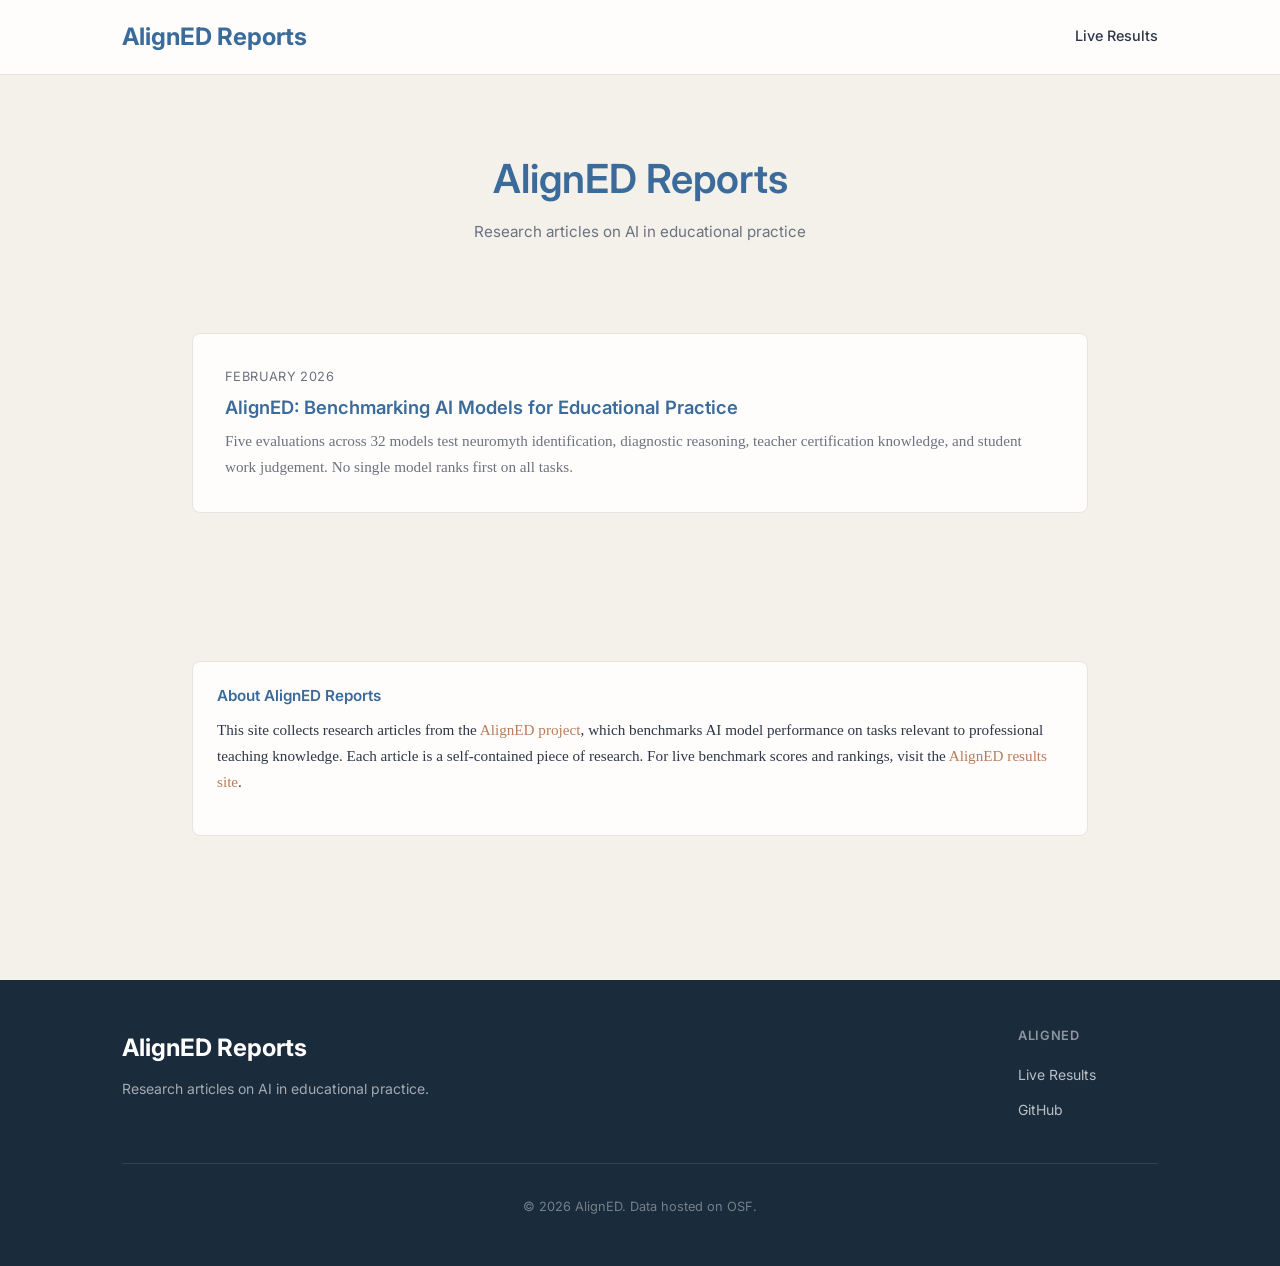
==== index.html @ d4d30605 "Initial release: landing page and Article 1 (benchmark paper) Article 1 consolidates all six pages f" ====
<!DOCTYPE html>
<html lang="en">
<head>
  <meta charset="UTF-8">
  <meta name="viewport" content="width=device-width, initial-scale=1.0">
  <title>AlignED Reports — Research Articles on AI in Educational Practice</title>
  <meta name="description" content="A collection of research articles from the AlignED project, examining AI model performance on tasks relevant to educational practice.">
  <link rel="preconnect" href="https://fonts.googleapis.com">
  <link rel="preconnect" href="https://fonts.gstatic.com" crossorigin>
  <link href="https://fonts.googleapis.com/css2?family=Inter:wght@400;500;600;700&display=swap" rel="stylesheet">
  <link rel="stylesheet" href="css/style.css">
</head>
<body data-page="landing">

  <!-- Header -->
  <header>
    <div class="container">
      <a href="index.html" class="logo">AlignED Reports</a>
      <nav>
        <a href="https://trgallagher-research.github.io/AlignED-site/" target="_blank">Live Results</a>
      </nav>
    </div>
  </header>

  <main>
    <!-- Site Intro -->
    <div class="cover-title">
      <h1>AlignED Reports</h1>
      <p class="authors">Research articles on AI in educational practice</p>
    </div>

    <!-- Article Listing -->
    <section>
      <div class="container">

        <a href="articles/001-aligned-benchmark/index.html" class="article-card">
          <span class="article-date">February 2026</span>
          <h3>AlignED: Benchmarking AI Models for Educational Practice</h3>
          <p>Five evaluations across 32 models test neuromyth identification, diagnostic reasoning, teacher certification knowledge, and student work judgement. No single model ranks first on all tasks.</p>
        </a>

      </div>
    </section>

    <!-- About -->
    <section>
      <div class="container">
        <div class="reading-guide">
          <h3>About AlignED Reports</h3>
          <p>This site collects research articles from the <a href="https://trgallagher-research.github.io/AlignED-site/" target="_blank">AlignED project</a>, which benchmarks AI model performance on tasks relevant to professional teaching knowledge. Each article is a self-contained piece of research. For live benchmark scores and rankings, visit the <a href="https://trgallagher-research.github.io/AlignED-site/" target="_blank">AlignED results site</a>.</p>
        </div>
      </div>
    </section>
  </main>

  <!-- Footer -->
  <footer>
    <div class="container">
      <div class="footer-content">
        <div class="footer-brand">
          <a href="index.html" class="logo" style="color: white;">AlignED Reports</a>
          <p>Research articles on AI in educational practice.</p>
        </div>
        <div class="footer-links">
          <h4>AlignED</h4>
          <ul>
            <li><a href="https://trgallagher-research.github.io/AlignED-site/" target="_blank">Live Results</a></li>
            <li><a href="https://github.com/trgallagher-research/AlignED-research-reports" target="_blank">GitHub</a></li>
          </ul>
        </div>
      </div>
      <p class="copyright">&copy; 2026 AlignED. Data hosted on OSF.</p>
    </div>
  </footer>

  <script src="js/main.js"></script>
</body>
</html>
---- css/style.css ----
/* AlignED Research Reports — Unified Stylesheet
 * Warm parchment palette inspired by claude.ai and Financial Times.
 * Inter headings + Georgia body text. Academic paper layout.
 * Shared across landing page and all article pages.
 */

/* ── Custom Properties ── */
:root {
  --background: #F4F1EB;
  --surface: #FEFDFB;
  --text: #2D3748;
  --text-muted: #6B7280;
  --primary: #3B6B9A;
  --secondary: #7096B8;
  --accent: #B67D5C;
  --border: #E8E4DF;
  --dark-header: #1A2B3C;

  --font-sans: 'Inter', -apple-system, BlinkMacSystemFont, 'Segoe UI', sans-serif;
  --font-serif: Georgia, 'Times New Roman', Times, ui-serif, serif;
  --font-mono: Consolas, Monaco, 'Courier New', monospace;

  --max-width: 960px;
  --wide-width: 1100px;
}

/* ── Reset ── */
* {
  margin: 0;
  padding: 0;
  box-sizing: border-box;
}

html {
  font-size: 16px;
  scroll-behavior: smooth;
}

body {
  font-family: var(--font-serif);
  background-color: var(--background);
  color: var(--text);
  line-height: 1.7;
}

/* ── Typography ── */
h1, h2, h3, h4, h5, h6 {
  font-family: var(--font-sans);
  color: var(--primary);
  font-weight: 600;
  line-height: 1.3;
  margin-bottom: 0.5em;
}

h1 { font-size: 2.25rem; }
h2 { font-size: 1.625rem; margin-top: 2.5rem; }
h3 { font-size: 1.25rem; margin-top: 2rem; }
h4 { font-size: 1.1rem; }

p {
  margin-bottom: 1rem;
}

a {
  color: var(--accent);
  text-decoration: none;
  transition: color 0.2s;
}

a:hover {
  color: var(--primary);
  text-decoration: underline;
}

strong {
  font-weight: 600;
}

code, pre {
  font-family: var(--font-mono);
}

pre {
  background: var(--surface);
  border: 1px solid var(--border);
  border-radius: 6px;
  padding: 1rem 1.25rem;
  overflow-x: auto;
  font-size: 0.85rem;
  line-height: 1.5;
  margin: 1.5rem 0;
}

/* ── Layout ── */
.container {
  max-width: var(--max-width);
  margin: 0 auto;
  padding: 0 2rem;
}

/* Wider container for charts and tables that need more room */
.container-wide {
  max-width: var(--wide-width);
  margin: 0 auto;
  padding: 0 2rem;
}

/* ── Header / Navigation ── */
header {
  background: var(--surface);
  border-bottom: 1px solid var(--border);
  padding: 1rem 0;
  position: sticky;
  top: 0;
  z-index: 100;
}

header .container {
  max-width: var(--wide-width);
  display: flex;
  justify-content: space-between;
  align-items: center;
}

.logo {
  font-family: var(--font-sans);
  font-size: 1.5rem;
  font-weight: 700;
  color: var(--primary);
  text-decoration: none;
}

.logo:hover {
  text-decoration: none;
  color: var(--primary);
}

nav {
  display: flex;
  gap: 1.75rem;
}

nav a {
  font-family: var(--font-sans);
  color: var(--text);
  font-weight: 500;
  font-size: 0.9rem;
  padding: 0.5rem 0;
  border-bottom: 2px solid transparent;
  transition: all 0.2s;
}

nav a:hover,
nav a.active {
  color: var(--primary);
  text-decoration: none;
  border-bottom-color: var(--primary);
}

/* Mobile nav toggle */
.nav-toggle {
  display: none;
  background: none;
  border: none;
  cursor: pointer;
  padding: 0.5rem;
}

.nav-toggle span {
  display: block;
  width: 24px;
  height: 2px;
  background: var(--text);
  margin: 5px 0;
  transition: 0.3s;
}

/* ── Page Header ── */
.page-header {
  padding: 4rem 0 2rem;
  border-bottom: 1px solid var(--border);
}

.page-header h1 {
  margin-bottom: 0.5rem;
}

.page-header .subtitle {
  font-family: var(--font-serif);
  color: var(--text-muted);
  font-size: 1.15rem;
  font-style: italic;
}

/* ── Sections ── */
section {
  padding: 3rem 0;
}

.content-section {
  padding: 3rem 0;
}

/* ── Prose Content ── */
.prose {
  max-width: var(--max-width);
}

.prose h2 {
  margin-top: 2.5rem;
  padding-top: 1rem;
  border-top: 1px solid var(--border);
}

.prose h2:first-child,
.prose > :first-child + h2 {
  border-top: none;
  padding-top: 0;
}

.prose h3 {
  margin-top: 2rem;
  color: var(--text);
}

.prose ul, .prose ol {
  margin-bottom: 1rem;
  padding-left: 1.5rem;
}

.prose li {
  margin-bottom: 0.5rem;
}

/* ── Section Numbering (CSS counters) ── */
body {
  counter-reset: section-counter;
}

h2.numbered::before {
  counter-increment: section-counter;
  content: counter(section-counter) ". ";
}

/* ── Cover / Abstract Page ── */
.cover-title {
  text-align: center;
  padding: 5rem 0 2rem;
}

.cover-title h1 {
  font-size: 2.5rem;
  max-width: 700px;
  margin: 0 auto 1rem;
  line-height: 1.2;
}

.cover-title .authors {
  font-family: var(--font-sans);
  font-size: 0.95rem;
  color: var(--text-muted);
  margin-bottom: 0.5rem;
}

.cover-title .date {
  font-family: var(--font-sans);
  font-size: 0.85rem;
  color: var(--text-muted);
}

.abstract {
  max-width: 700px;
  margin: 0 auto;
  padding: 2rem 0 3rem;
  border-top: 1px solid var(--border);
  border-bottom: 1px solid var(--border);
}

.abstract h2 {
  font-size: 1.1rem;
  text-transform: uppercase;
  letter-spacing: 0.05em;
  margin-top: 0;
  border-top: none;
  padding-top: 0;
}

.abstract p {
  font-size: 1.05rem;
  line-height: 1.8;
}

/* ── Metric Cards ── */
.metric-grid {
  display: grid;
  grid-template-columns: repeat(auto-fit, minmax(180px, 1fr));
  gap: 1.25rem;
  margin: 2rem 0;
}

.metric-card {
  background: var(--surface);
  border: 1px solid var(--border);
  border-radius: 8px;
  padding: 1.5rem;
  text-align: center;
}

.metric-value {
  font-family: var(--font-sans);
  font-size: 2.25rem;
  font-weight: 700;
  color: var(--primary);
  line-height: 1;
  margin-bottom: 0.5rem;
}

.metric-label {
  font-family: var(--font-sans);
  font-size: 0.8rem;
  color: var(--text-muted);
  text-transform: uppercase;
  letter-spacing: 0.05em;
}

/* ── Navigation Cards (for Abstract page) ── */
.nav-cards {
  display: grid;
  grid-template-columns: repeat(auto-fit, minmax(250px, 1fr));
  gap: 1.25rem;
  margin: 2rem 0;
}

.nav-card {
  background: var(--surface);
  border: 1px solid var(--border);
  border-radius: 8px;
  padding: 1.5rem;
  transition: box-shadow 0.2s, border-color 0.2s;
  text-decoration: none;
  display: block;
}

.nav-card:hover {
  border-color: var(--primary);
  box-shadow: 0 2px 8px rgba(59,107,154,0.1);
  text-decoration: none;
}

.nav-card h3 {
  font-size: 1rem;
  margin-bottom: 0.5rem;
}

.nav-card p {
  font-size: 0.9rem;
  color: var(--text-muted);
  margin-bottom: 0;
}

/* ── Article Cards (landing page) ── */
.article-card {
  background: var(--surface);
  border: 1px solid var(--border);
  border-radius: 8px;
  padding: 2rem;
  transition: box-shadow 0.2s, border-color 0.2s;
  text-decoration: none;
  display: block;
  margin-bottom: 1.25rem;
}

.article-card:hover {
  border-color: var(--primary);
  box-shadow: 0 2px 8px rgba(59,107,154,0.1);
  text-decoration: none;
}

.article-card h3 {
  font-size: 1.15rem;
  margin-bottom: 0.5rem;
  margin-top: 0;
}

.article-card p {
  font-size: 0.95rem;
  color: var(--text-muted);
  margin-bottom: 0;
}

.article-date {
  font-family: var(--font-sans);
  font-size: 0.8rem;
  color: var(--text-muted);
  text-transform: uppercase;
  letter-spacing: 0.03em;
  margin-bottom: 0.5rem;
  display: block;
}

/* ── In-page Jump Links / Table of Contents ── */
.jump-links {
  background: var(--surface);
  border: 1px solid var(--border);
  border-radius: 8px;
  padding: 1.25rem 1.5rem;
  margin: 2rem 0;
}

.jump-links h3 {
  font-size: 0.85rem;
  text-transform: uppercase;
  letter-spacing: 0.05em;
  color: var(--text-muted);
  margin-top: 0;
  margin-bottom: 0.75rem;
}

.jump-links ul {
  list-style: none;
  padding: 0;
  display: flex;
  flex-wrap: wrap;
  gap: 0.5rem 1.5rem;
}

.jump-links li {
  margin-bottom: 0;
}

.jump-links a {
  font-family: var(--font-sans);
  font-size: 0.85rem;
  font-weight: 500;
}

/* Table of contents variant: vertical list for long-form articles */
.toc {
  background: var(--surface);
  border: 1px solid var(--border);
  border-radius: 8px;
  padding: 1.5rem 2rem;
  margin: 2rem 0;
}

.toc h3 {
  font-size: 0.85rem;
  text-transform: uppercase;
  letter-spacing: 0.05em;
  color: var(--text-muted);
  margin-top: 0;
  margin-bottom: 0.75rem;
}

.toc ol {
  list-style: none;
  padding: 0;
  counter-reset: toc-counter;
}

.toc ol li {
  margin-bottom: 0.35rem;
}

.toc ol li a {
  font-family: var(--font-sans);
  font-size: 0.9rem;
  font-weight: 500;
}

.toc ol ol {
  padding-left: 1.5rem;
  margin-top: 0.25rem;
}

.toc ol ol li a {
  font-weight: 400;
  font-size: 0.85rem;
}

/* ── Charts ── */
.chart-section {
  padding: 2rem 0;
  border-bottom: 1px solid var(--border);
}

.chart-header {
  margin-bottom: 1rem;
}

.chart-title {
  font-family: var(--font-sans);
  font-size: 1.2rem;
  font-weight: 600;
  color: var(--text);
  margin-bottom: 0.25rem;
}

.chart-subtitle {
  font-size: 0.9rem;
  color: var(--text-muted);
}

.chart-container {
  position: relative;
  width: 100%;
  height: 320px;
  background: var(--surface);
  border-radius: 8px;
  padding: 1rem;
  border: 1px solid var(--border);
}

/* Provider Legend */
.provider-legend {
  display: flex;
  flex-wrap: wrap;
  gap: 1.5rem;
  padding: 1.5rem 0;
  font-family: var(--font-sans);
  font-size: 0.85rem;
  border-bottom: 1px solid var(--border);
}

.legend-item {
  display: flex;
  align-items: center;
  gap: 0.5rem;
  color: var(--text);
}

.legend-dot {
  width: 12px;
  height: 12px;
  border-radius: 3px;
  flex-shrink: 0;
}

/* ── Section Divider (for Results sub-groups) ── */
.section-divider {
  padding: 2.5rem 0 0.5rem;
  border-top: 3px solid var(--primary);
  margin-top: 1rem;
}

.section-divider h2 {
  font-size: 1.4rem;
  font-weight: 700;
  color: var(--text);
  margin-bottom: 0.25rem;
  border-top: none;
  padding-top: 0;
  margin-top: 0;
}

.section-divider p {
  font-size: 0.95rem;
  color: var(--text-muted);
}

/* ── Tables ── */
table {
  width: 100%;
  border-collapse: collapse;
  background: var(--surface);
  border-radius: 8px;
  overflow: hidden;
  box-shadow: 0 1px 3px rgba(0, 0, 0, 0.05);
  margin: 1.5rem 0;
  font-size: 0.95rem;
}

th, td {
  padding: 0.85rem 1rem;
  text-align: left;
  border-bottom: 1px solid var(--border);
}

th {
  font-family: var(--font-sans);
  background: var(--background);
  font-weight: 600;
  color: var(--primary);
  font-size: 0.8rem;
  text-transform: uppercase;
  letter-spacing: 0.05em;
}

tr:last-child td {
  border-bottom: none;
}

tr:hover td {
  background: var(--background);
}

/* ── Cards ── */
.card {
  background: var(--surface);
  border: 1px solid var(--border);
  border-radius: 8px;
  padding: 1.5rem;
  transition: box-shadow 0.2s;
}

.card:hover {
  box-shadow: 0 4px 12px rgba(0, 0, 0, 0.08);
}

.card h4 {
  font-size: 1rem;
  margin-bottom: 0.5rem;
}

.card p {
  color: var(--text-muted);
  font-size: 0.9rem;
  margin-bottom: 0;
}

/* ── Grid ── */
.grid {
  display: grid;
  gap: 1.5rem;
}

.grid-2 { grid-template-columns: repeat(2, 1fr); }
.grid-3 { grid-template-columns: repeat(3, 1fr); }

/* ── Buttons ── */
.btn {
  font-family: var(--font-sans);
  display: inline-block;
  padding: 0.75rem 1.5rem;
  border-radius: 6px;
  font-weight: 600;
  font-size: 0.9rem;
  text-decoration: none;
  transition: all 0.2s;
  cursor: pointer;
  border: none;
}

.btn-primary {
  background: var(--primary);
  color: white;
}

.btn-primary:hover {
  background: #2d5577;
  color: white;
  text-decoration: none;
}

.btn-secondary {
  background: transparent;
  color: var(--primary);
  border: 2px solid var(--primary);
}

.btn-secondary:hover {
  background: var(--primary);
  color: white;
  text-decoration: none;
}

.btn-group {
  display: flex;
  gap: 1rem;
  justify-content: center;
  flex-wrap: wrap;
}

/* ── Citation Block ── */
.citation {
  background: var(--surface);
  border-left: 4px solid var(--primary);
  padding: 1rem 1.5rem;
  margin: 1.5rem 0;
  font-family: var(--font-mono);
  font-size: 0.85rem;
  overflow-x: auto;
  line-height: 1.6;
}

/* ── Note / Callout ── */
.note {
  background: #F0EDE7;
  border: 1px solid var(--border);
  border-left: 4px solid var(--accent);
  border-radius: 6px;
  padding: 1rem 1.5rem;
  margin: 1.5rem 0;
}

.note strong {
  color: var(--primary);
}

/* ── Pilot Badge ── */
.pilot-badge {
  display: inline-block;
  background: #FEF3C7;
  color: #92400E;
  font-family: var(--font-sans);
  font-size: 0.7rem;
  font-weight: 600;
  padding: 0.15rem 0.5rem;
  border-radius: 4px;
  text-transform: uppercase;
  letter-spacing: 0.05em;
  margin-left: 0.5rem;
  vertical-align: middle;
}

/* ── Collapsible Sections ── */
details {
  border: 1px solid var(--border);
  border-radius: 6px;
  margin: 1rem 0;
  background: var(--surface);
}

details summary {
  font-family: var(--font-sans);
  font-weight: 600;
  font-size: 0.95rem;
  padding: 1rem 1.25rem;
  cursor: pointer;
  color: var(--primary);
  list-style: none;
}

details summary::-webkit-details-marker {
  display: none;
}

details summary::before {
  content: "\25B6";
  display: inline-block;
  margin-right: 0.5rem;
  font-size: 0.7rem;
  transition: transform 0.2s;
}

details[open] summary::before {
  transform: rotate(90deg);
}

details .details-content {
  padding: 0 1.25rem 1rem;
}

/* ── Blockquotes ── */
blockquote {
  border-left: 3px solid var(--accent);
  margin: 1.5rem 0;
  padding: 0.5rem 1.5rem;
  color: var(--text);
  font-style: italic;
}

blockquote p:last-child {
  margin-bottom: 0;
}

/* ── Redirect Banner (for archived sites) ── */
.redirect-banner {
  background: var(--primary);
  color: white;
  padding: 0.75rem 2rem;
  text-align: center;
  font-family: var(--font-sans);
  font-size: 0.9rem;
  position: relative;
}

.redirect-banner a {
  color: white;
  text-decoration: underline;
  font-weight: 600;
}

.redirect-banner a:hover {
  color: #E8E4DF;
}

.redirect-banner .dismiss-btn {
  position: absolute;
  right: 1rem;
  top: 50%;
  transform: translateY(-50%);
  background: none;
  border: none;
  color: white;
  font-size: 1.2rem;
  cursor: pointer;
  padding: 0.25rem 0.5rem;
  opacity: 0.7;
}

.redirect-banner .dismiss-btn:hover {
  opacity: 1;
}

/* ── Footer ── */
footer {
  background: var(--dark-header);
  color: white;
  padding: 3rem 0 2rem;
  margin-top: 4rem;
}

footer .container {
  max-width: var(--wide-width);
}

.footer-content {
  display: flex;
  justify-content: space-between;
  align-items: flex-start;
  flex-wrap: wrap;
  gap: 2rem;
  margin-bottom: 2rem;
}

.footer-brand {
  flex: 1;
  min-width: 200px;
}

.footer-brand p {
  font-family: var(--font-sans);
  color: rgba(255,255,255,0.6);
  font-size: 0.875rem;
  margin-top: 0.5rem;
}

.footer-links {
  min-width: 140px;
}

.footer-links h4 {
  font-family: var(--font-sans);
  font-size: 0.8rem;
  text-transform: uppercase;
  letter-spacing: 0.05em;
  margin-bottom: 1rem;
  color: rgba(255,255,255,0.5);
}

.footer-links ul {
  list-style: none;
}

.footer-links li {
  margin-bottom: 0.5rem;
}

.footer-links a {
  color: rgba(255,255,255,0.7);
  font-family: var(--font-sans);
  font-size: 0.875rem;
}

.footer-links a:hover {
  color: white;
}

.copyright {
  font-family: var(--font-sans);
  text-align: center;
  padding-top: 2rem;
  border-top: 1px solid rgba(255,255,255,0.1);
  color: rgba(255,255,255,0.4);
  font-size: 0.8rem;
}

/* ── Utility Classes ── */
.text-center { text-align: center; }
.text-muted { color: var(--text-muted); }
.mt-1 { margin-top: 0.5rem; }
.mt-2 { margin-top: 1rem; }
.mt-3 { margin-top: 1.5rem; }
.mt-4 { margin-top: 2rem; }
.mb-1 { margin-bottom: 0.5rem; }
.mb-2 { margin-bottom: 1rem; }
.mb-3 { margin-bottom: 1.5rem; }
.mb-4 { margin-bottom: 2rem; }

/* ── Responsive ── */
@media (max-width: 900px) {
  .grid-3 { grid-template-columns: repeat(2, 1fr); }
  .nav-cards { grid-template-columns: 1fr 1fr; }
}

@media (max-width: 768px) {
  .cover-title h1 { font-size: 2rem; }
  .cover-title { padding: 3rem 0 1.5rem; }

  nav {
    display: none;
    position: absolute;
    top: 100%;
    left: 0;
    right: 0;
    background: var(--surface);
    flex-direction: column;
    padding: 1rem 2rem;
    gap: 0;
    border-bottom: 1px solid var(--border);
  }

  nav.active {
    display: flex;
  }

  nav a {
    padding: 0.75rem 0;
    border-bottom: none;
  }

  .nav-toggle {
    display: block;
  }

  .grid-2, .grid-3 { grid-template-columns: 1fr; }
  .nav-cards { grid-template-columns: 1fr; }
  .metric-grid { grid-template-columns: repeat(2, 1fr); }

  .footer-content { flex-direction: column; }

  table {
    display: block;
    overflow-x: auto;
  }

  .chart-container { height: 280px; }

  .jump-links ul {
    flex-direction: column;
    gap: 0.25rem;
  }

  .toc ol ol {
    padding-left: 1rem;
  }

  .provider-legend {
    gap: 0.75rem 1.5rem;
  }
}

@media (max-width: 480px) {
  .container, .container-wide { padding: 0 1rem; }
  h1 { font-size: 1.75rem; }
  .cover-title { padding: 2rem 0 1rem; }
  .cover-title h1 { font-size: 1.75rem; }
  .metric-grid { grid-template-columns: 1fr 1fr; }
}

/* ── Reading Guide ── */
.reading-guide {
  background: var(--surface);
  border: 1px solid var(--border);
  border-radius: 8px;
  padding: 1.5rem;
  margin: 2rem 0;
  font-size: 0.95rem;
}

.reading-guide h3 {
  font-size: 0.95rem;
  margin-top: 0;
  margin-bottom: 0.75rem;
  color: var(--primary);
}

/* ── Observations list (for Results sections) ── */
.observations {
  margin-top: 1rem;
  font-size: 0.9rem;
}

.observations strong {
  font-family: var(--font-sans);
}

.observations ul {
  margin-top: 0.5rem;
  padding-left: 1.25rem;
  color: var(--text-muted);
}

.observations li {
  margin-bottom: 0.35rem;
}
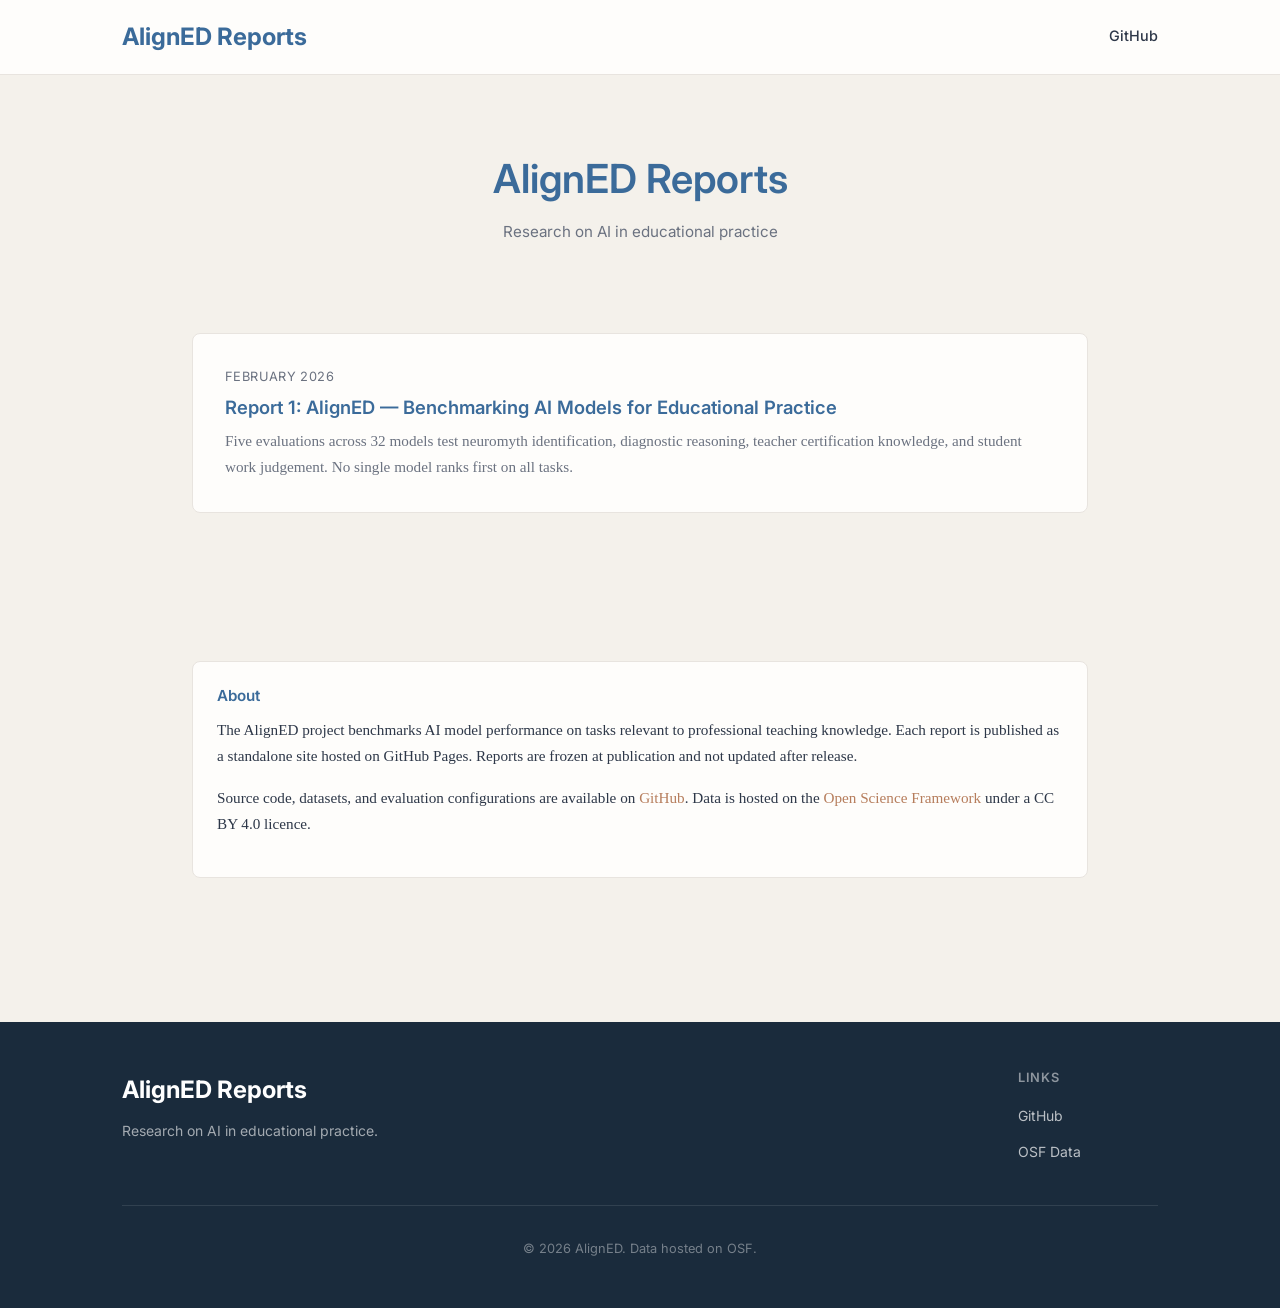
==== commit 531fae10: "Simplify to landing page linking to individual report repos Remove embedded article content and peer" ====
--- a/index.html
+++ b/index.html
@@ -3,8 +3,8 @@
 <head>
   <meta charset="UTF-8">
   <meta name="viewport" content="width=device-width, initial-scale=1.0">
-  <title>AlignED Reports — Research Articles on AI in Educational Practice</title>
-  <meta name="description" content="A collection of research articles from the AlignED project, examining AI model performance on tasks relevant to educational practice.">
+  <title>AlignED Reports — Research on AI in Educational Practice</title>
+  <meta name="description" content="Research reports from the AlignED project, examining AI model performance on tasks relevant to educational practice.">
   <link rel="preconnect" href="https://fonts.googleapis.com">
   <link rel="preconnect" href="https://fonts.gstatic.com" crossorigin>
   <link href="https://fonts.googleapis.com/css2?family=Inter:wght@400;500;600;700&display=swap" rel="stylesheet">
@@ -17,7 +17,7 @@
     <div class="container">
       <a href="index.html" class="logo">AlignED Reports</a>
       <nav>
-        <a href="https://trgallagher-research.github.io/AlignED-site/" target="_blank">Live Results</a>
+        <a href="https://github.com/trgallagher-research" target="_blank">GitHub</a>
       </nav>
     </div>
   </header>
@@ -26,18 +26,26 @@
     <!-- Site Intro -->
     <div class="cover-title">
       <h1>AlignED Reports</h1>
-      <p class="authors">Research articles on AI in educational practice</p>
+      <p class="authors">Research on AI in educational practice</p>
     </div>
 
-    <!-- Article Listing -->
+    <!-- Report Listing -->
     <section>
       <div class="container">
 
-        <a href="articles/001-aligned-benchmark/index.html" class="article-card">
+        <a href="https://trgallagher-research.github.io/AlignED-research-report/" class="article-card" target="_blank">
           <span class="article-date">February 2026</span>
-          <h3>AlignED: Benchmarking AI Models for Educational Practice</h3>
+          <h3>Report 1: AlignED — Benchmarking AI Models for Educational Practice</h3>
           <p>Five evaluations across 32 models test neuromyth identification, diagnostic reasoning, teacher certification knowledge, and student work judgement. No single model ranks first on all tasks.</p>
         </a>
+
+        <!-- Future reports follow this pattern:
+        <a href="https://trgallagher-research.github.io/AlignED-research-report-2/" class="article-card" target="_blank">
+          <span class="article-date">Month Year</span>
+          <h3>Report 2: Title Here</h3>
+          <p>Short description of the report's scope and key findings.</p>
+        </a>
+        -->
 
       </div>
     </section>
@@ -46,8 +54,9 @@
     <section>
       <div class="container">
         <div class="reading-guide">
-          <h3>About AlignED Reports</h3>
-          <p>This site collects research articles from the <a href="https://trgallagher-research.github.io/AlignED-site/" target="_blank">AlignED project</a>, which benchmarks AI model performance on tasks relevant to professional teaching knowledge. Each article is a self-contained piece of research. For live benchmark scores and rankings, visit the <a href="https://trgallagher-research.github.io/AlignED-site/" target="_blank">AlignED results site</a>.</p>
+          <h3>About</h3>
+          <p>The AlignED project benchmarks AI model performance on tasks relevant to professional teaching knowledge. Each report is published as a standalone site hosted on GitHub Pages. Reports are frozen at publication and not updated after release.</p>
+          <p>Source code, datasets, and evaluation configurations are available on <a href="https://github.com/trgallagher-research" target="_blank">GitHub</a>. Data is hosted on the <a href="https://osf.io/6v8u2/" target="_blank">Open Science Framework</a> under a CC BY 4.0 licence.</p>
         </div>
       </div>
     </section>
@@ -59,13 +68,13 @@
       <div class="footer-content">
         <div class="footer-brand">
           <a href="index.html" class="logo" style="color: white;">AlignED Reports</a>
-          <p>Research articles on AI in educational practice.</p>
+          <p>Research on AI in educational practice.</p>
         </div>
         <div class="footer-links">
-          <h4>AlignED</h4>
+          <h4>Links</h4>
           <ul>
-            <li><a href="https://trgallagher-research.github.io/AlignED-site/" target="_blank">Live Results</a></li>
-            <li><a href="https://github.com/trgallagher-research/AlignED-research-reports" target="_blank">GitHub</a></li>
+            <li><a href="https://github.com/trgallagher-research" target="_blank">GitHub</a></li>
+            <li><a href="https://osf.io/6v8u2/" target="_blank">OSF Data</a></li>
           </ul>
         </div>
       </div>
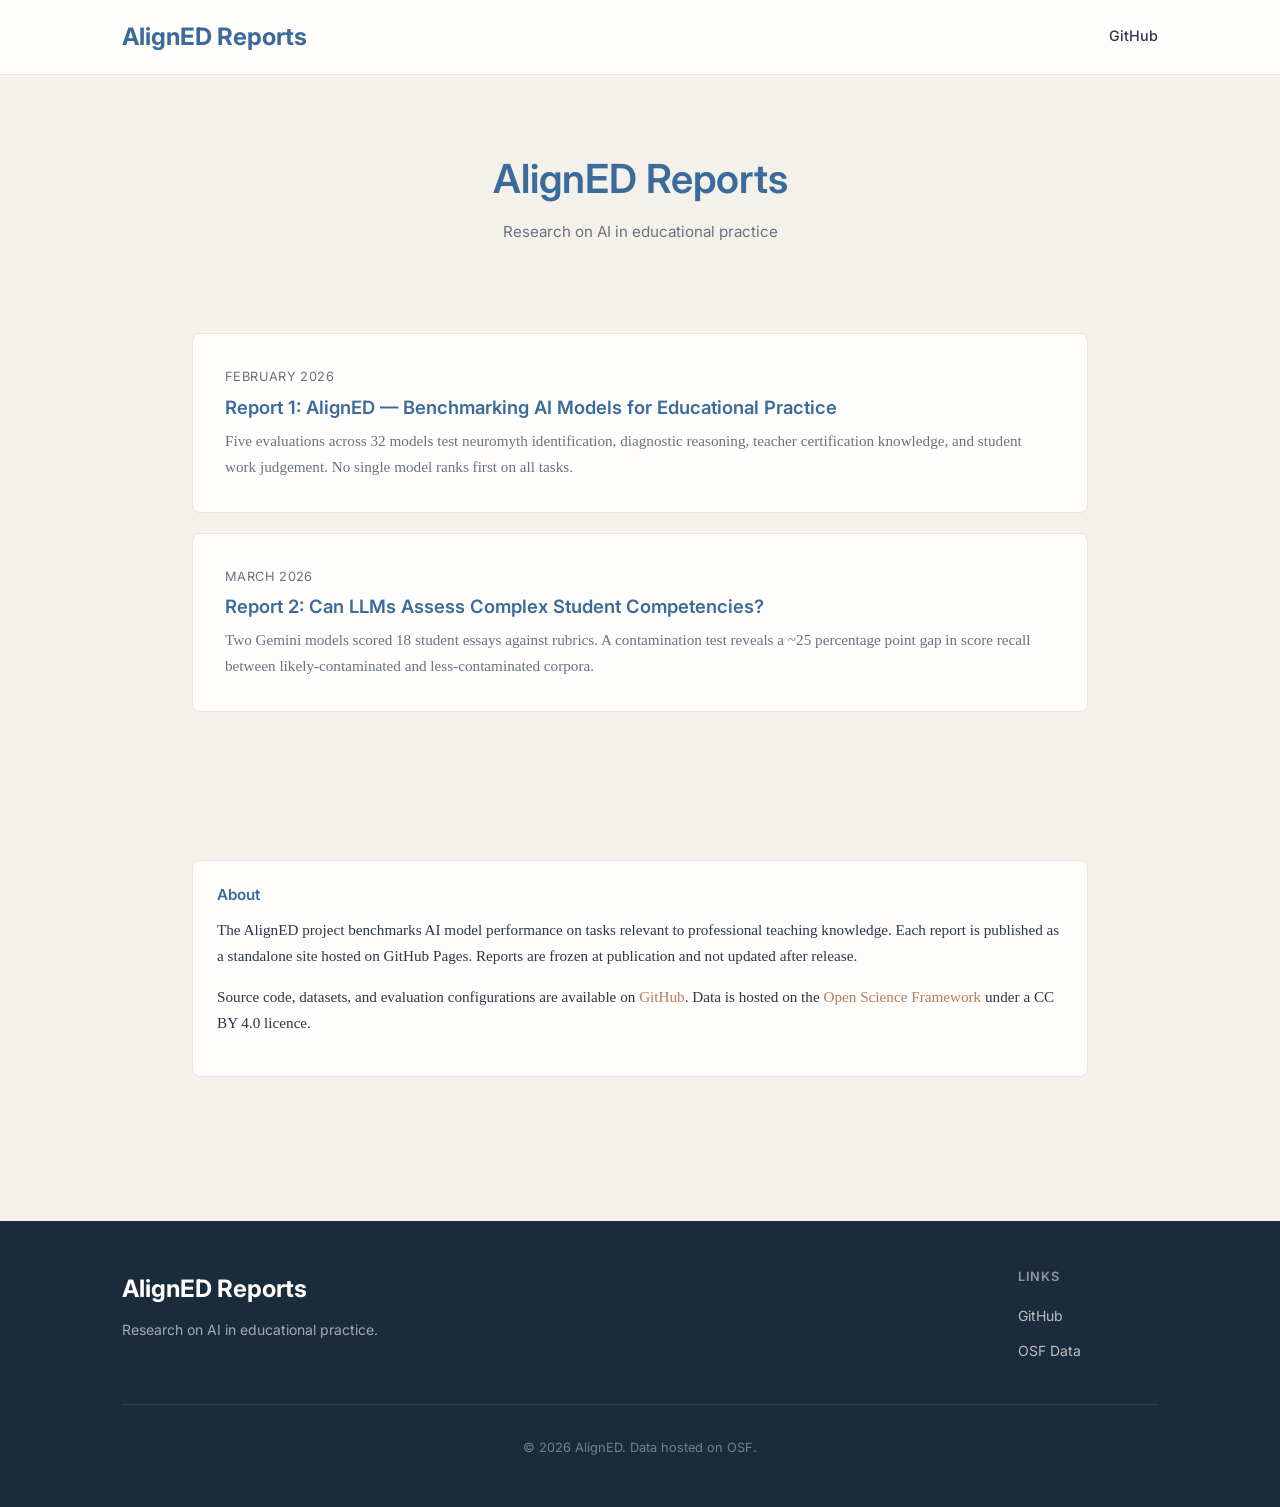
==== commit f2c44339: "Add Report 2 card to landing page Co-Authored-By: Claude Opus 4.6 <noreply@anthropic.com>" ====
--- a/index.html
+++ b/index.html
@@ -39,13 +39,11 @@
           <p>Five evaluations across 32 models test neuromyth identification, diagnostic reasoning, teacher certification knowledge, and student work judgement. No single model ranks first on all tasks.</p>
         </a>
 
-        <!-- Future reports follow this pattern:
         <a href="https://trgallagher-research.github.io/AlignED-research-report-2/" class="article-card" target="_blank">
-          <span class="article-date">Month Year</span>
-          <h3>Report 2: Title Here</h3>
-          <p>Short description of the report's scope and key findings.</p>
+          <span class="article-date">March 2026</span>
+          <h3>Report 2: Can LLMs Assess Complex Student Competencies?</h3>
+          <p>Two Gemini models scored 18 student essays against rubrics. A contamination test reveals a ~25 percentage point gap in score recall between likely-contaminated and less-contaminated corpora.</p>
         </a>
-        -->
 
       </div>
     </section>
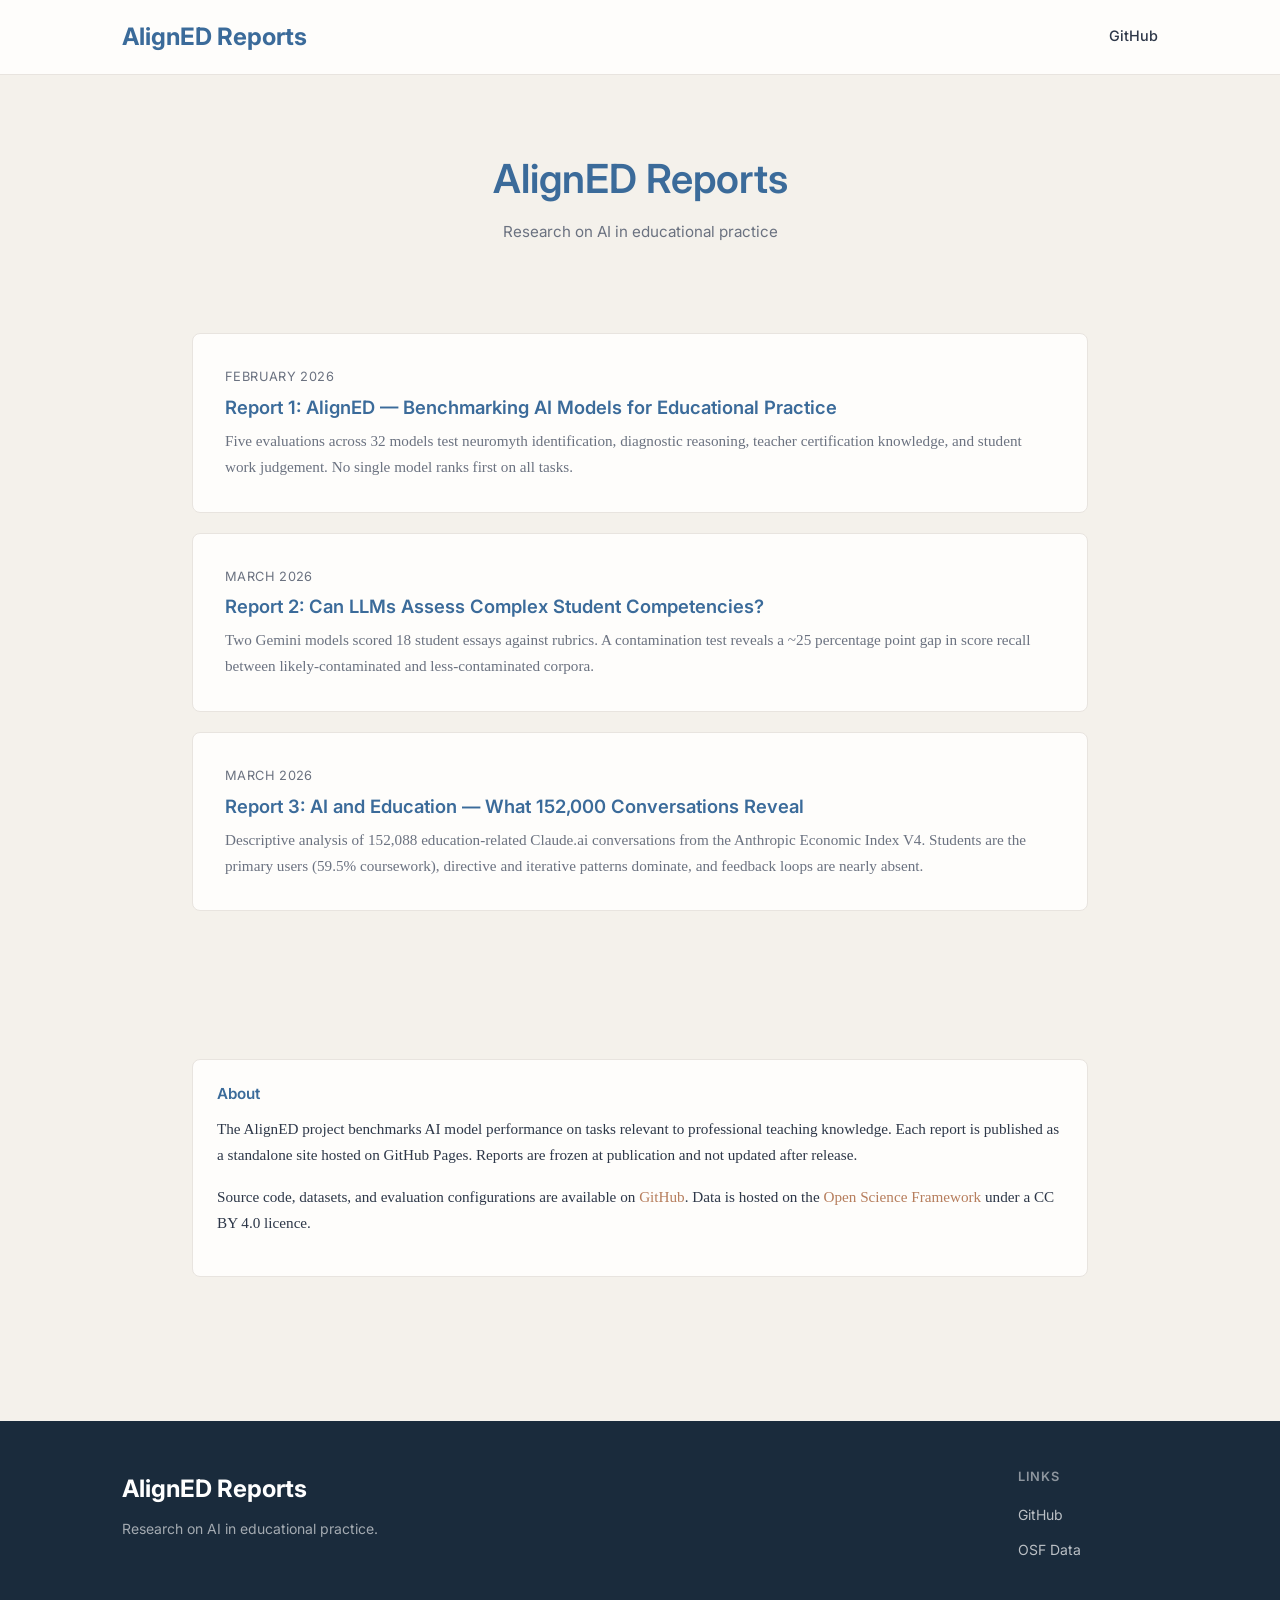
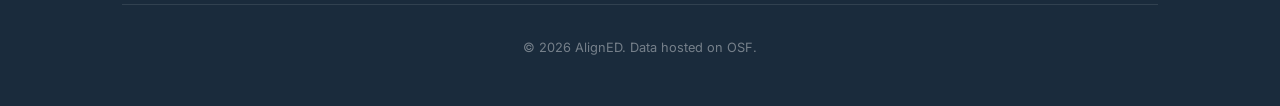
==== commit b9df1213: "Add Report 3 card to hub page Co-Authored-By: Claude Opus 4.6 <noreply@anthropic.com>" ====
--- a/index.html
+++ b/index.html
@@ -45,6 +45,12 @@
           <p>Two Gemini models scored 18 student essays against rubrics. A contamination test reveals a ~25 percentage point gap in score recall between likely-contaminated and less-contaminated corpora.</p>
         </a>
 
+        <a href="https://trgallagher-research.github.io/AlignED-research-report-3/" class="article-card" target="_blank">
+          <span class="article-date">March 2026</span>
+          <h3>Report 3: AI and Education — What 152,000 Conversations Reveal</h3>
+          <p>Descriptive analysis of 152,088 education-related Claude.ai conversations from the Anthropic Economic Index V4. Students are the primary users (59.5% coursework), directive and iterative patterns dominate, and feedback loops are nearly absent.</p>
+        </a>
+
       </div>
     </section>
 
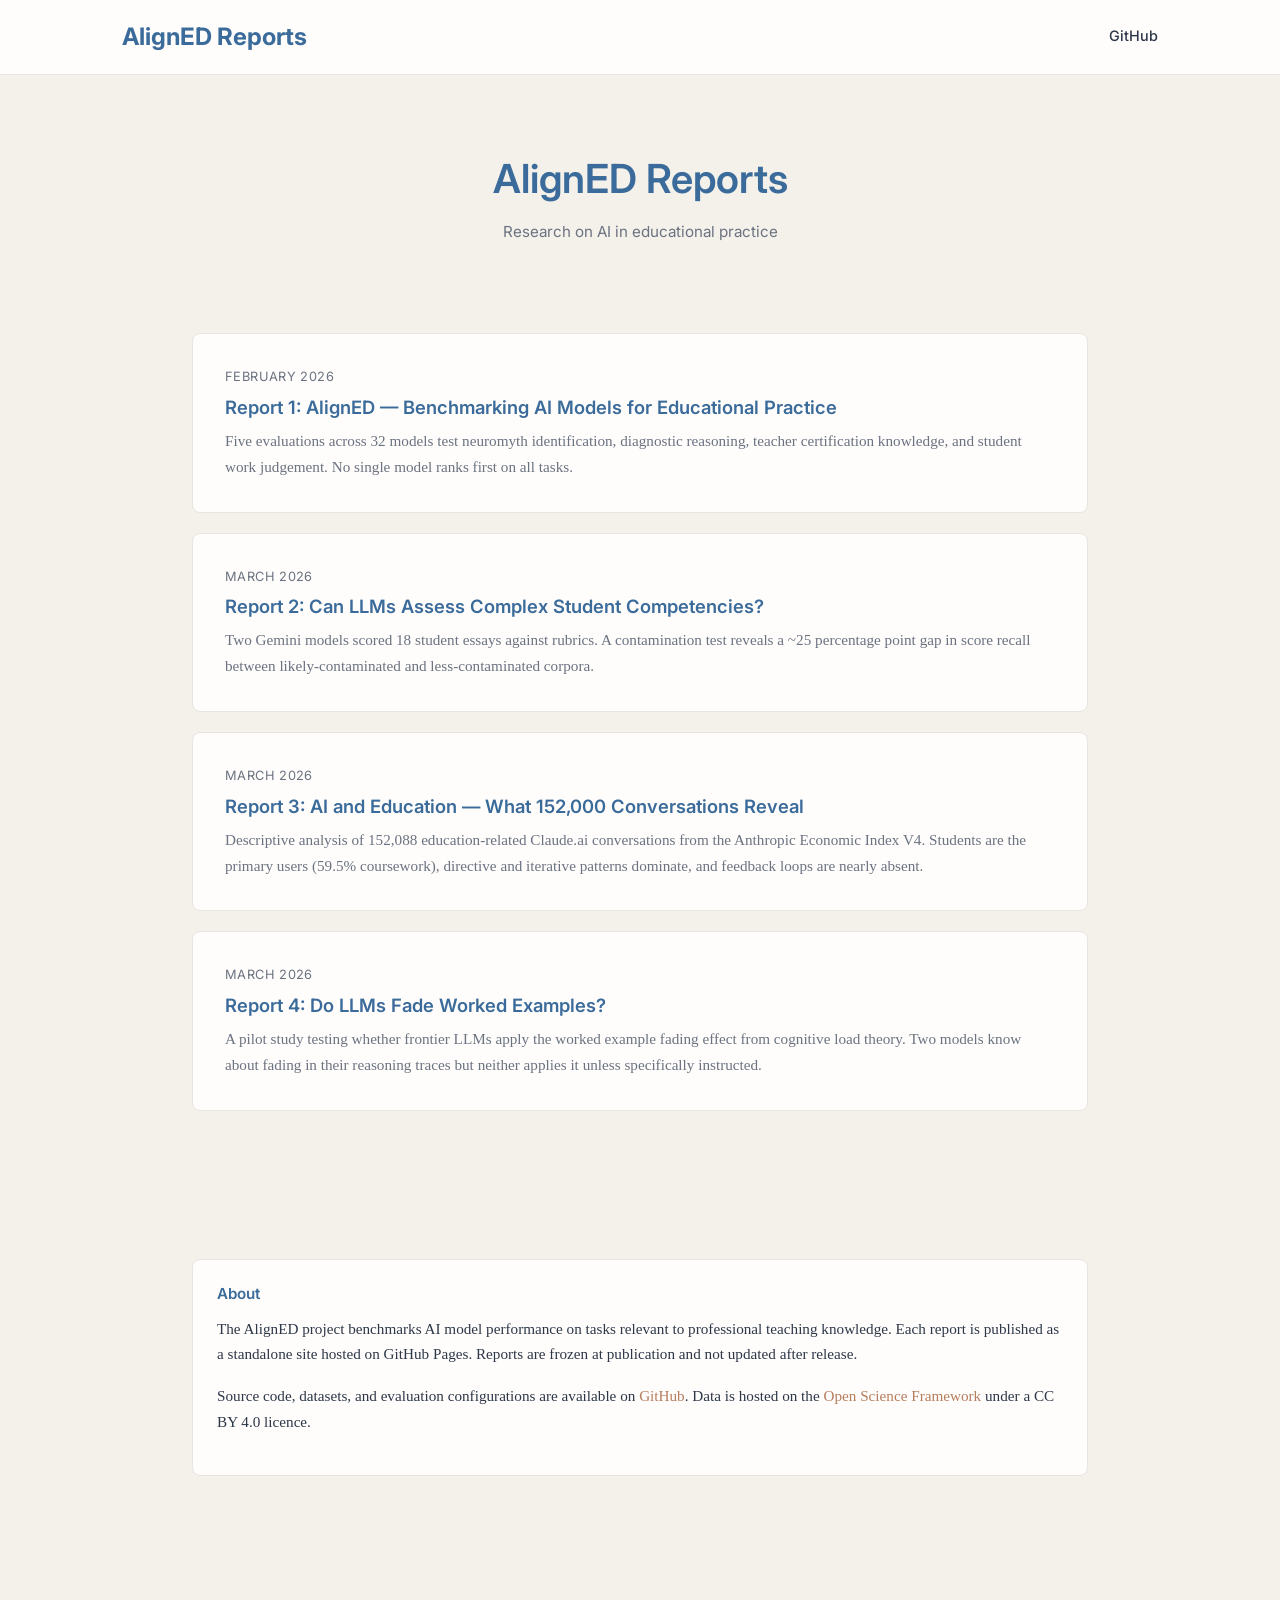
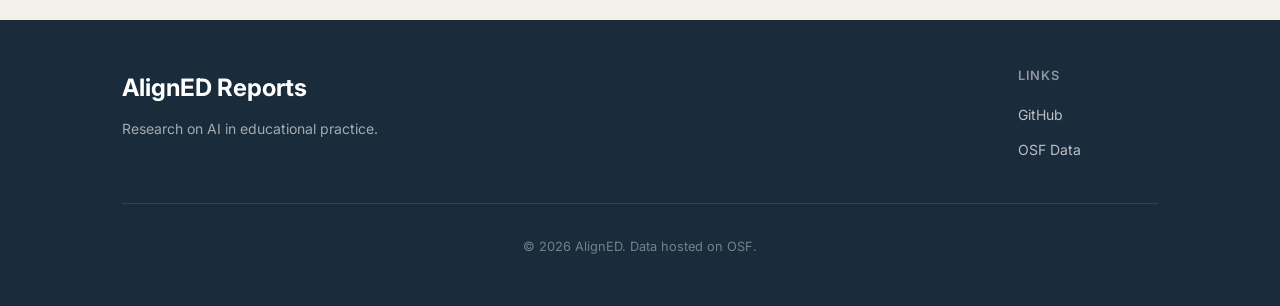
==== commit a5218731: "Add Report 4 to hub page Link to AlignED Report 4: Do LLMs Fade Worked Examples?  Co-Authored-By: Cl" ====
--- a/index.html
+++ b/index.html
@@ -51,6 +51,12 @@
           <p>Descriptive analysis of 152,088 education-related Claude.ai conversations from the Anthropic Economic Index V4. Students are the primary users (59.5% coursework), directive and iterative patterns dominate, and feedback loops are nearly absent.</p>
         </a>
 
+        <a href="https://trgallagher-research.github.io/AlignED-research-report-4/" class="article-card" target="_blank">
+          <span class="article-date">March 2026</span>
+          <h3>Report 4: Do LLMs Fade Worked Examples?</h3>
+          <p>A pilot study testing whether frontier LLMs apply the worked example fading effect from cognitive load theory. Two models know about fading in their reasoning traces but neither applies it unless specifically instructed.</p>
+        </a>
+
       </div>
     </section>
 
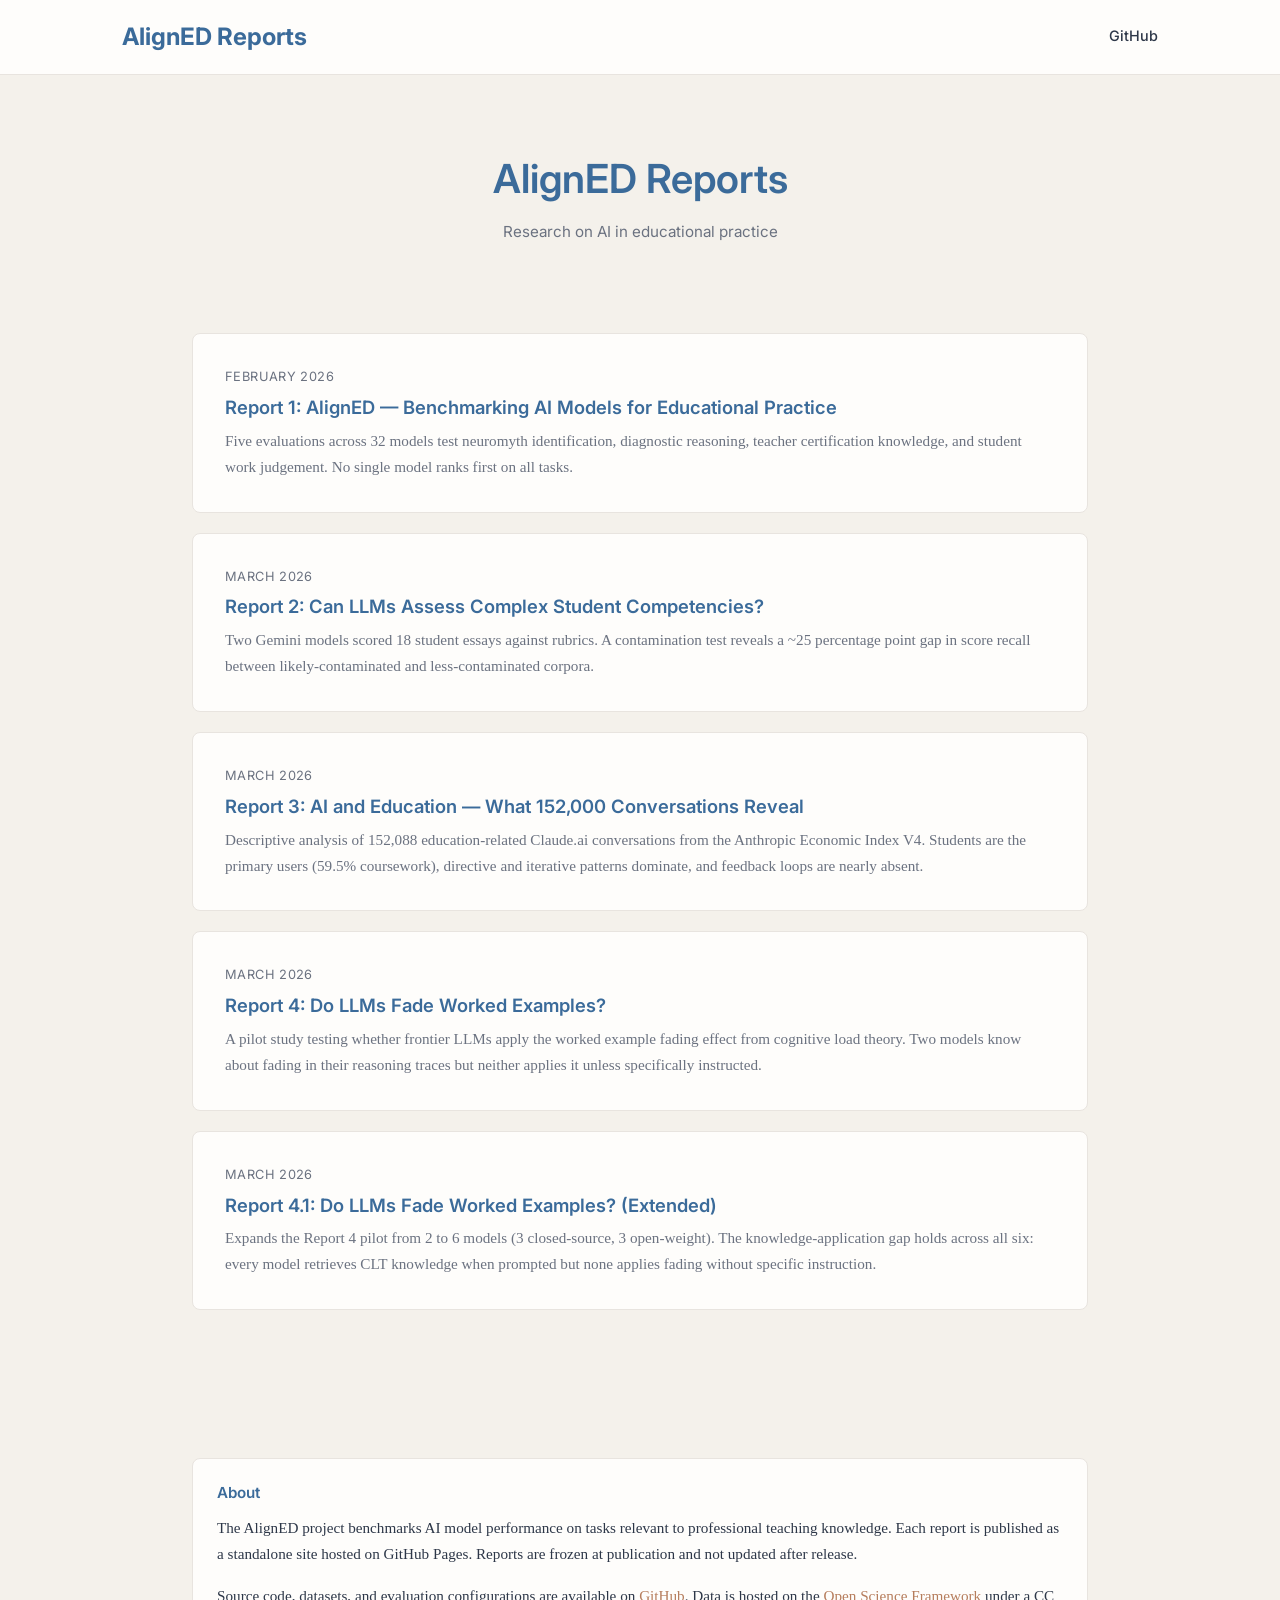
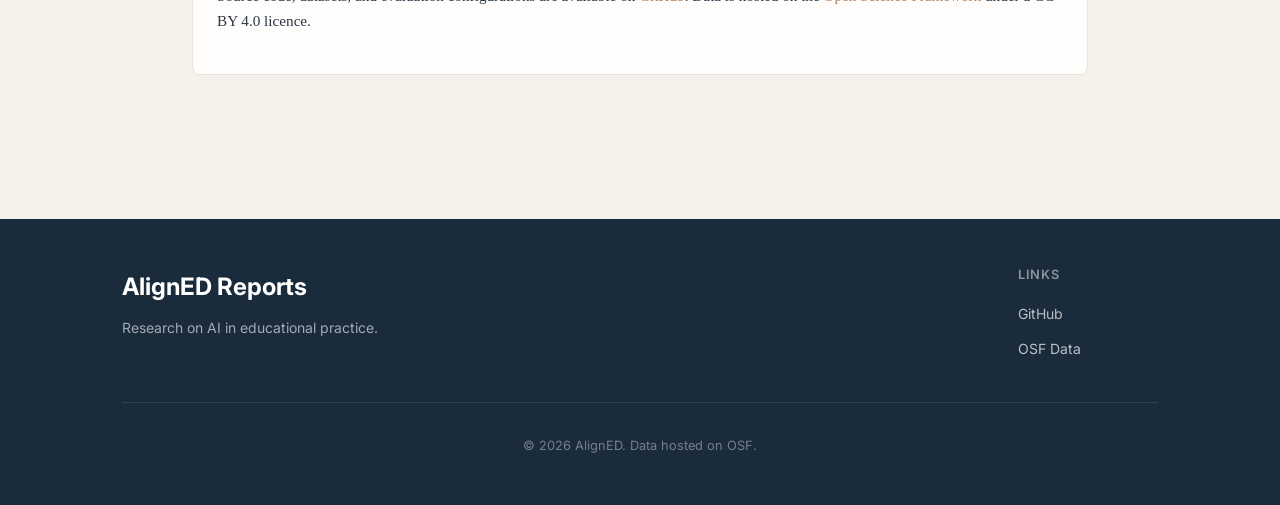
==== commit 3aa84dcc: "Add Report 4.1 to landing page Co-Authored-By: Claude Opus 4.6 <noreply@anthropic.com>" ====
--- a/index.html
+++ b/index.html
@@ -57,6 +57,12 @@
           <p>A pilot study testing whether frontier LLMs apply the worked example fading effect from cognitive load theory. Two models know about fading in their reasoning traces but neither applies it unless specifically instructed.</p>
         </a>
 
+        <a href="https://trgallagher-research.github.io/AlignED-research-report-4-1/" class="article-card" target="_blank">
+          <span class="article-date">March 2026</span>
+          <h3>Report 4.1: Do LLMs Fade Worked Examples? (Extended)</h3>
+          <p>Expands the Report 4 pilot from 2 to 6 models (3 closed-source, 3 open-weight). The knowledge-application gap holds across all six: every model retrieves CLT knowledge when prompted but none applies fading without specific instruction.</p>
+        </a>
+
       </div>
     </section>
 
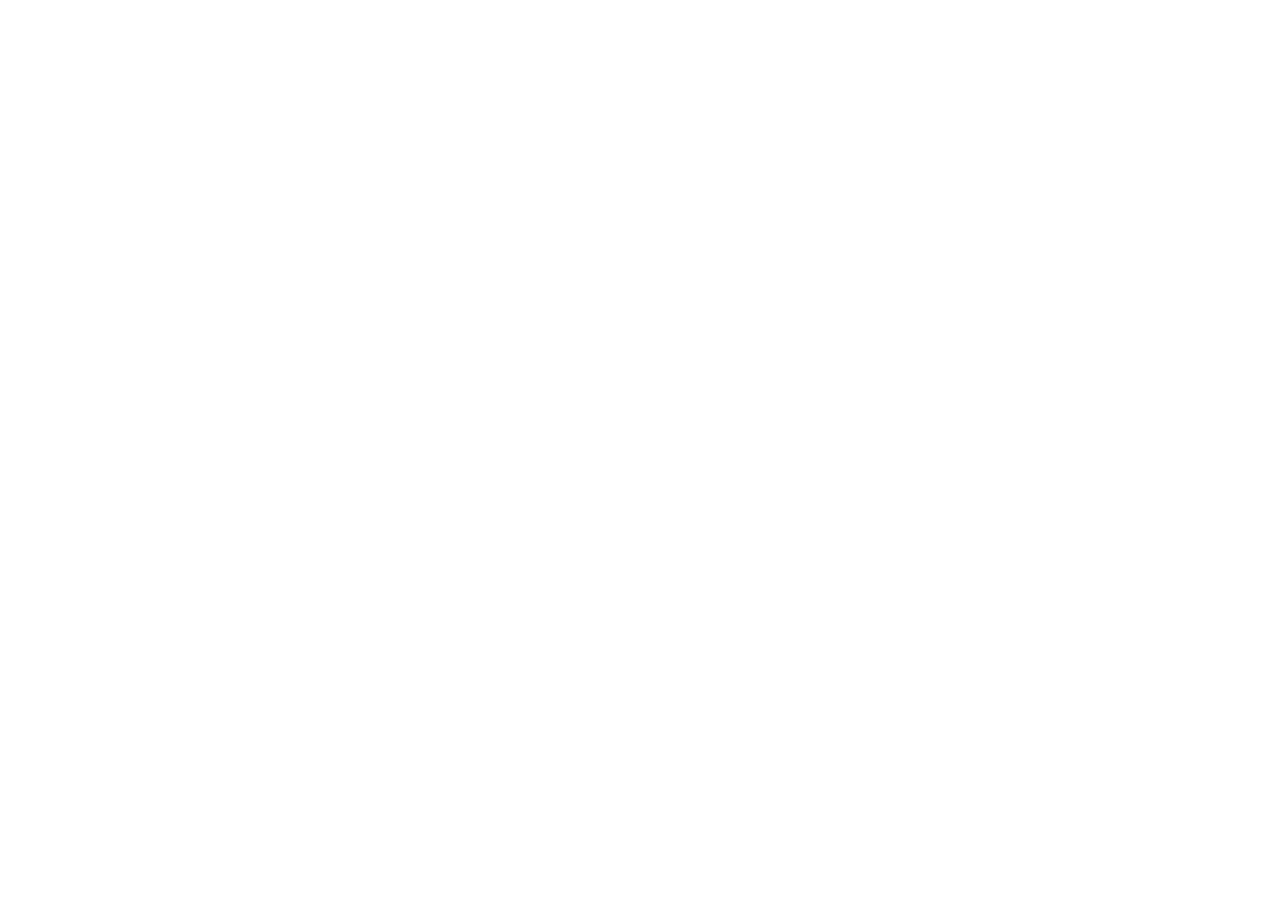
==== commit e178b676: "Redirect to canonical home on alignedstudies.org This report now lives at alignedstudies.org/studies" ====
--- a/index.html
+++ b/index.html
@@ -1,103 +1,12 @@
-<!DOCTYPE html>
+<!doctype html>
 <html lang="en">
 <head>
-  <meta charset="UTF-8">
-  <meta name="viewport" content="width=device-width, initial-scale=1.0">
-  <title>AlignED Reports — Research on AI in Educational Practice</title>
-  <meta name="description" content="Research reports from the AlignED project, examining AI model performance on tasks relevant to educational practice.">
-  <link rel="preconnect" href="https://fonts.googleapis.com">
-  <link rel="preconnect" href="https://fonts.gstatic.com" crossorigin>
-  <link href="https://fonts.googleapis.com/css2?family=Inter:wght@400;500;600;700&display=swap" rel="stylesheet">
-  <link rel="stylesheet" href="css/style.css">
+<meta charset="utf-8">
+<title>Moved — AlignED Studies</title>
+<meta http-equiv="refresh" content="0; url=https://alignedstudies.org/studies/">
+<link rel="canonical" href="https://alignedstudies.org/studies/">
 </head>
-<body data-page="landing">
-
-  <!-- Header -->
-  <header>
-    <div class="container">
-      <a href="index.html" class="logo">AlignED Reports</a>
-      <nav>
-        <a href="https://github.com/trgallagher-research" target="_blank">GitHub</a>
-      </nav>
-    </div>
-  </header>
-
-  <main>
-    <!-- Site Intro -->
-    <div class="cover-title">
-      <h1>AlignED Reports</h1>
-      <p class="authors">Research on AI in educational practice</p>
-    </div>
-
-    <!-- Report Listing -->
-    <section>
-      <div class="container">
-
-        <a href="https://trgallagher-research.github.io/AlignED-research-report/" class="article-card" target="_blank">
-          <span class="article-date">February 2026</span>
-          <h3>Report 1: AlignED — Benchmarking AI Models for Educational Practice</h3>
-          <p>Five evaluations across 32 models test neuromyth identification, diagnostic reasoning, teacher certification knowledge, and student work judgement. No single model ranks first on all tasks.</p>
-        </a>
-
-        <a href="https://trgallagher-research.github.io/AlignED-research-report-2/" class="article-card" target="_blank">
-          <span class="article-date">March 2026</span>
-          <h3>Report 2: Can LLMs Assess Complex Student Competencies?</h3>
-          <p>Two Gemini models scored 18 student essays against rubrics. A contamination test reveals a ~25 percentage point gap in score recall between likely-contaminated and less-contaminated corpora.</p>
-        </a>
-
-        <a href="https://trgallagher-research.github.io/AlignED-research-report-3/" class="article-card" target="_blank">
-          <span class="article-date">March 2026</span>
-          <h3>Report 3: AI and Education — What 152,000 Conversations Reveal</h3>
-          <p>Descriptive analysis of 152,088 education-related Claude.ai conversations from the Anthropic Economic Index V4. Students are the primary users (59.5% coursework), directive and iterative patterns dominate, and feedback loops are nearly absent.</p>
-        </a>
-
-        <a href="https://trgallagher-research.github.io/AlignED-research-report-4/" class="article-card" target="_blank">
-          <span class="article-date">March 2026</span>
-          <h3>Report 4: Do LLMs Fade Worked Examples?</h3>
-          <p>A pilot study testing whether frontier LLMs apply the worked example fading effect from cognitive load theory. Two models know about fading in their reasoning traces but neither applies it unless specifically instructed.</p>
-        </a>
-
-        <a href="https://trgallagher-research.github.io/AlignED-research-report-4-1/" class="article-card" target="_blank">
-          <span class="article-date">March 2026</span>
-          <h3>Report 4.1: Do LLMs Fade Worked Examples? (Extended)</h3>
-          <p>Expands the Report 4 pilot from 2 to 6 models (3 closed-source, 3 open-weight). The knowledge-application gap holds across all six: every model retrieves CLT knowledge when prompted but none applies fading without specific instruction.</p>
-        </a>
-
-      </div>
-    </section>
-
-    <!-- About -->
-    <section>
-      <div class="container">
-        <div class="reading-guide">
-          <h3>About</h3>
-          <p>The AlignED project benchmarks AI model performance on tasks relevant to professional teaching knowledge. Each report is published as a standalone site hosted on GitHub Pages. Reports are frozen at publication and not updated after release.</p>
-          <p>Source code, datasets, and evaluation configurations are available on <a href="https://github.com/trgallagher-research" target="_blank">GitHub</a>. Data is hosted on the <a href="https://osf.io/6v8u2/" target="_blank">Open Science Framework</a> under a CC BY 4.0 licence.</p>
-        </div>
-      </div>
-    </section>
-  </main>
-
-  <!-- Footer -->
-  <footer>
-    <div class="container">
-      <div class="footer-content">
-        <div class="footer-brand">
-          <a href="index.html" class="logo" style="color: white;">AlignED Reports</a>
-          <p>Research on AI in educational practice.</p>
-        </div>
-        <div class="footer-links">
-          <h4>Links</h4>
-          <ul>
-            <li><a href="https://github.com/trgallagher-research" target="_blank">GitHub</a></li>
-            <li><a href="https://osf.io/6v8u2/" target="_blank">OSF Data</a></li>
-          </ul>
-        </div>
-      </div>
-      <p class="copyright">&copy; 2026 AlignED. Data hosted on OSF.</p>
-    </div>
-  </footer>
-
-  <script src="js/main.js"></script>
+<body>
+<p>This report has moved to <a href="https://alignedstudies.org/studies/">https://alignedstudies.org/studies/</a>.</p>
 </body>
 </html>
